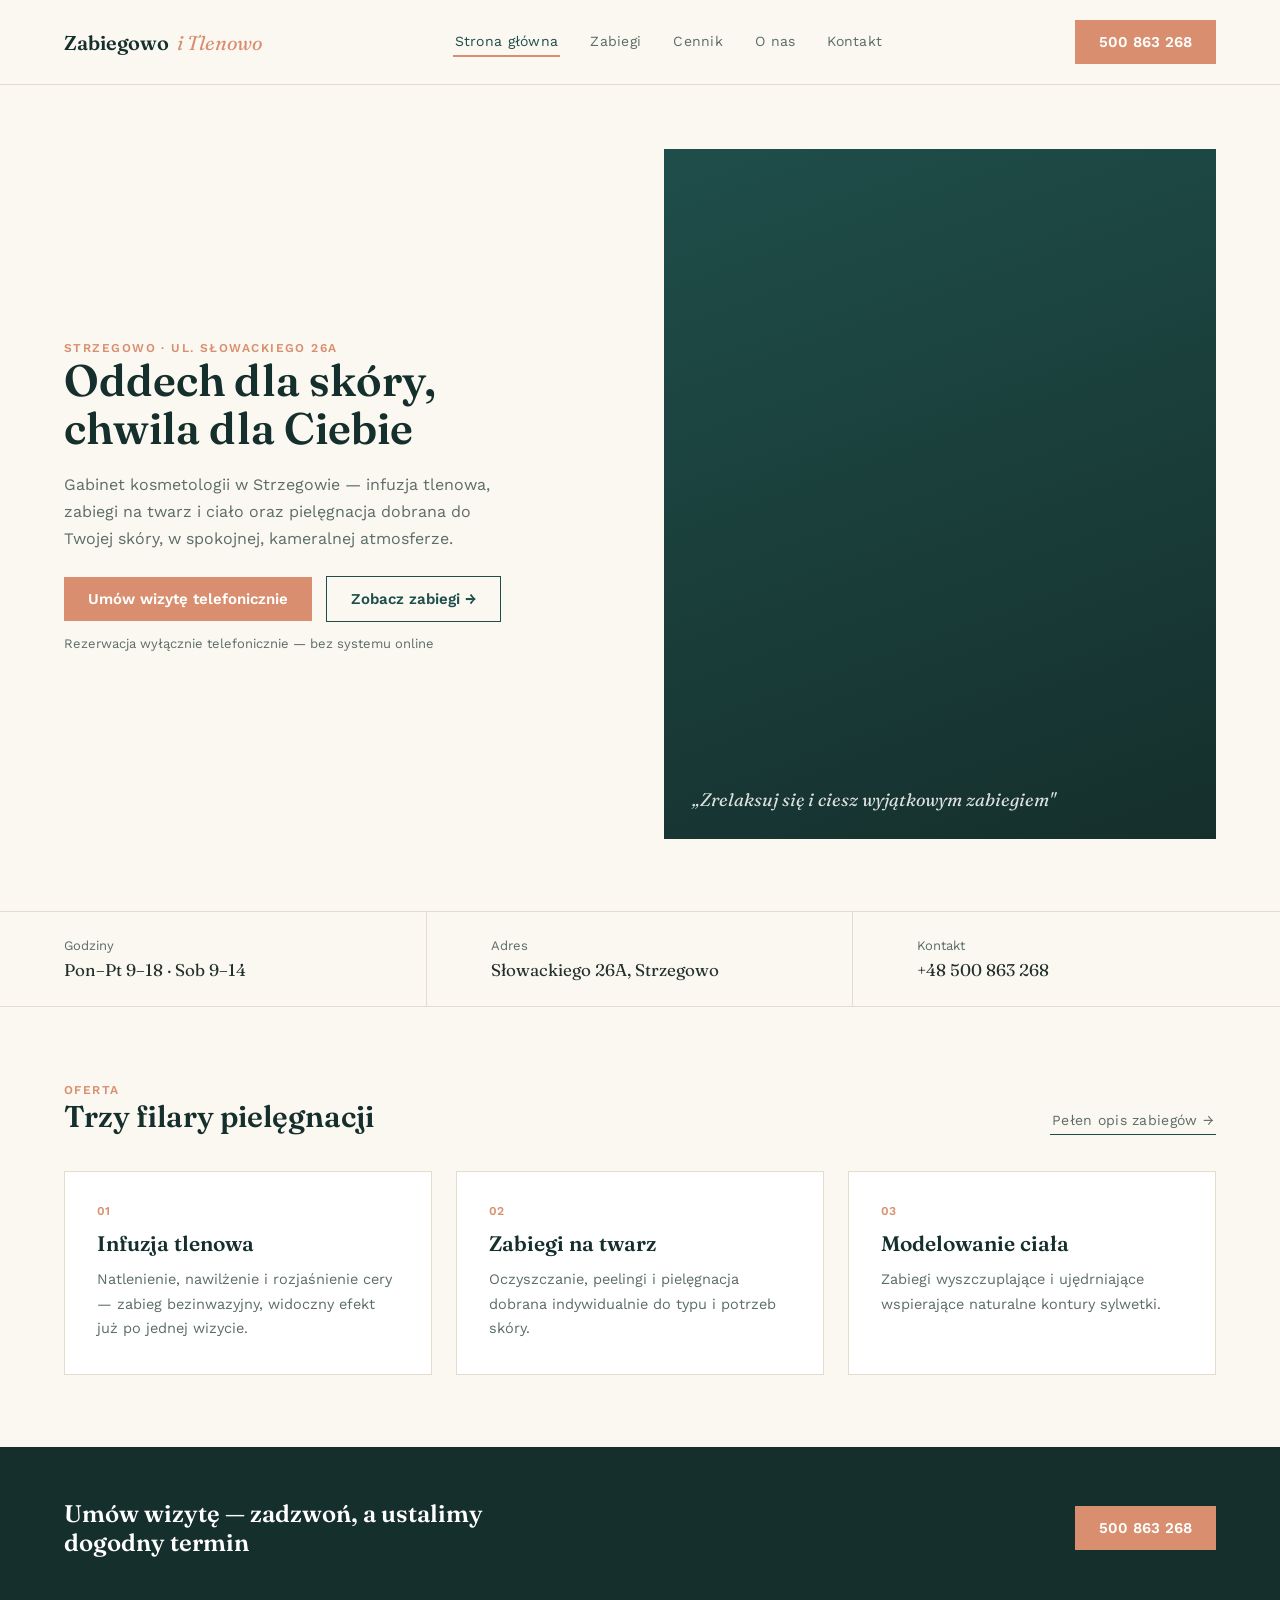
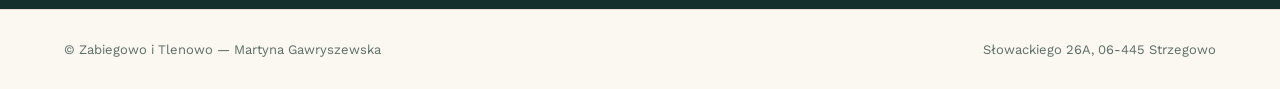
==== index.html @ 4db088a0 "first commit" ====
<!doctype html>
<html lang="pl">
<head>
<meta charset="utf-8">
<meta name="viewport" content="width=device-width, initial-scale=1">
<title>Zabiegowo i Tlenowo — Strzegowo</title>
<meta name="description" content="Gabinet kosmetologii w Strzegowie — infuzja tlenowa, zabiegi na twarz i ciało. Rezerwacja telefoniczna.">
<link rel="preconnect" href="https://fonts.googleapis.com">
<link rel="preconnect" href="https://fonts.gstatic.com" crossorigin>
<link href="https://fonts.googleapis.com/css2?family=Fraunces:ital,wght@0,500;0,600;1,500&family=Work+Sans:wght@400;500;600&display=swap" rel="stylesheet">
<link rel="stylesheet" href="style.css">
</head>
<body>

<header>
  <div class="logo"><b>Zabiegowo</b><i>i Tlenowo</i></div>
  <nav>
    <a class="navlink active" href="index.html">Strona główna</a>
    <a class="navlink" href="zabiegi.html">Zabiegi</a>
    <a class="navlink" href="cennik.html">Cennik</a>
    <a class="navlink" href="o-nas.html">O nas</a>
    <a class="navlink" href="kontakt.html">Kontakt</a>
  </nav>
  <a class="btn" href="tel:+48500863268">500 863 268</a>
</header>

<div class="hero">
  <div>
    <span class="eyebrow">Strzegowo · ul. Słowackiego 26A</span>
    <h1>Oddech dla skóry,<br>chwila dla Ciebie</h1>
    <p>Gabinet kosmetologii w Strzegowie — infuzja tlenowa, zabiegi na twarz i ciało oraz pielęgnacja dobrana do Twojej skóry, w spokojnej, kameralnej atmosferze.</p>
    <div class="actions">
      <a class="btn" href="tel:+48500863268">Umów wizytę telefonicznie</a>
      <a class="btn ghost" href="zabiegi.html">Zobacz zabiegi →</a>
    </div>
    <span class="note">Rezerwacja wyłącznie telefonicznie — bez systemu online</span>
  </div>
  <div>
    <div class="hero-image"><span>„Zrelaksuj się i ciesz wyjątkowym zabiegiem"</span></div>
  </div>
</div>

<div class="strip">
  <div><div class="label">Godziny</div><div class="value">Pon–Pt 9–18 · Sob 9–14</div></div>
  <div><div class="label">Adres</div><div class="value">Słowackiego 26A, Strzegowo</div></div>
  <div><div class="label">Kontakt</div><div class="value">+48 500 863 268</div></div>
</div>

<section>
  <div class="section-head">
    <div>
      <span class="eyebrow">Oferta</span>
      <h2>Trzy filary pielęgnacji</h2>
    </div>
    <a class="navlink" style="border-bottom:1px solid var(--teal);" href="zabiegi.html">Pełen opis zabiegów →</a>
  </div>
  <div class="grid3">
    <div class="card">
      <span class="num">01</span>
      <h3>Infuzja tlenowa</h3>
      <p>Natlenienie, nawilżenie i rozjaśnienie cery — zabieg bezinwazyjny, widoczny efekt już po jednej wizycie.</p>
    </div>
    <div class="card">
      <span class="num">02</span>
      <h3>Zabiegi na twarz</h3>
      <p>Oczyszczanie, peelingi i pielęgnacja dobrana indywidualnie do typu i potrzeb skóry.</p>
    </div>
    <div class="card">
      <span class="num">03</span>
      <h3>Modelowanie ciała</h3>
      <p>Zabiegi wyszczuplające i ujędrniające wspierające naturalne kontury sylwetki.</p>
    </div>
  </div>
</section>

<div class="cta-strip">
  <h2>Umów wizytę — zadzwoń, a ustalimy dogodny termin</h2>
  <a class="btn" href="tel:+48500863268">500 863 268</a>
</div>

<footer>
  <span>© Zabiegowo i Tlenowo — Martyna Gawryszewska</span>
  <span>Słowackiego 26A, 06-445 Strzegowo</span>
</footer>

</body>
</html>
---- style.css ----
:root{
  --bg:#FBF7F1; --surface:#FFFFFF; --ink:#22302B; --ink-soft:#5B6D66;
  --teal:#1F4E4A; --teal-deep:#152F2C; --aqua:#8FC2BA; --terracotta:#D98F6F;
  --line:#E4DCCE;
}
*{box-sizing:border-box;}
body{margin:0;background:var(--bg);color:var(--ink);font-family:'Work Sans',system-ui,sans-serif;}
h1,h2,h3{font-family:'Fraunces',Georgia,serif;font-weight:600;margin:0;}
p{margin:0;}
a{color:inherit;text-decoration:none;}
img{max-width:100%;}

.wrap{max-width:1200px;margin:0 auto;padding-inline:24px;}

header{display:flex;align-items:center;justify-content:space-between;padding:20px 5vw;border-bottom:1px solid var(--line);background:var(--bg);flex-wrap:wrap;gap:16px;position:sticky;top:0;z-index:10;}
.logo{display:flex;align-items:baseline;gap:8px;font-family:'Fraunces',serif;font-size:20px;}
.logo b{font-weight:600;color:var(--teal-deep);}
.logo i{font-style:italic;color:var(--terracotta);}
nav{display:flex;gap:28px;align-items:center;flex-wrap:wrap;}
.navlink{font-size:14px;letter-spacing:.02em;color:var(--ink-soft);padding:6px 2px;border-bottom:2px solid transparent;}
.navlink:hover{color:var(--teal);}
.navlink.active{color:var(--teal);border-bottom:2px solid var(--terracotta);}

.btn{display:inline-flex;align-items:center;gap:10px;background:var(--terracotta);color:#fff;padding:13px 24px;font-size:15px;font-weight:600;}
.btn.ghost{background:transparent;border:1px solid var(--teal);color:var(--teal);}

.eyebrow{font-size:12px;letter-spacing:.12em;text-transform:uppercase;color:var(--terracotta);font-weight:600;}

.hero{display:flex;gap:48px;padding:64px 5vw 72px;align-items:center;flex-wrap:wrap;}
.hero > div{flex:1 1 380px;}
.hero h1{font-size:44px;line-height:1.1;color:var(--teal-deep);}
.hero p{font-size:16px;line-height:1.7;color:var(--ink-soft);max-width:460px;margin-top:18px;}
.hero .actions{display:flex;gap:14px;align-items:center;margin-top:24px;flex-wrap:wrap;}
.hero .note{display:block;font-size:13px;color:var(--ink-soft);margin-top:14px;}
.hero-image{width:100%;aspect-ratio:4/5;background:linear-gradient(160deg,var(--teal),var(--teal-deep));display:flex;align-items:flex-end;padding:28px;position:relative;}
.hero-image span{color:#fff;font-family:'Fraunces',serif;font-style:italic;font-size:18px;opacity:.85;}

.strip{display:flex;border-top:1px solid var(--line);border-bottom:1px solid var(--line);flex-wrap:wrap;}
.strip > div{flex:1 1 200px;padding:26px 5vw;border-right:1px solid var(--line);}
.strip > div:last-child{border-right:none;}
.strip .label{font-size:13px;color:var(--ink-soft);}
.strip .value{font-family:'Fraunces',serif;font-size:17px;margin-top:6px;}

section{padding:72px 5vw;}
.section-head{display:flex;justify-content:space-between;align-items:flex-end;gap:24px;flex-wrap:wrap;margin-bottom:36px;}
.section-head h2{font-size:30px;color:var(--teal-deep);}

.grid3{display:grid;grid-template-columns:repeat(3,minmax(0,1fr));gap:24px;}
.grid2{display:grid;grid-template-columns:repeat(2,minmax(0,1fr));gap:24px;}
@media(max-width:820px){.grid3,.grid2{grid-template-columns:1fr;}}

.card{background:var(--surface);border:1px solid var(--line);padding:32px;display:flex;flex-direction:column;gap:12px;}
.card .num{font-size:12px;color:var(--terracotta);font-weight:600;}
.card h3{font-size:21px;color:var(--teal-deep);}
.card p{font-size:14.5px;line-height:1.7;color:var(--ink-soft);}
.card .meta{display:flex;gap:20px;font-size:13px;color:var(--ink-soft);border-top:1px solid var(--line);padding-top:14px;margin-top:4px;flex-wrap:wrap;}

.cta-strip{background:var(--teal-deep);padding:52px 5vw;display:flex;justify-content:space-between;align-items:center;gap:24px;flex-wrap:wrap;}
.cta-strip h2{color:#fff;font-size:24px;max-width:520px;}

footer{display:flex;justify-content:space-between;padding:32px 5vw;font-size:13px;color:var(--ink-soft);border-top:1px solid var(--line);flex-wrap:wrap;gap:8px;}

.price-row{display:flex;align-items:center;justify-content:space-between;padding:18px 0;border-bottom:1px solid var(--line);font-size:16px;}
.price-row:last-child{border-bottom:none;}
.price{font-family:'Fraunces',serif;font-size:18px;color:var(--teal-deep);font-variant-numeric:tabular-nums;}
.price-group h3{font-size:14px;letter-spacing:.06em;text-transform:uppercase;color:var(--teal);margin-bottom:6px;}
.price-note{margin:0 5vw 72px;background:var(--surface);border:1px solid var(--line);padding:28px 32px;display:flex;justify-content:space-between;align-items:center;gap:20px;flex-wrap:wrap;}
.price-note span{font-size:14.5px;color:var(--ink-soft);max-width:520px;}

.info-row{display:flex;justify-content:space-between;padding:18px 0;border-bottom:1px solid var(--line);flex-wrap:wrap;gap:6px;}
.info-row:last-child{border-bottom:none;}
.info-row .val{font-family:'Fraunces',serif;font-size:18px;color:var(--teal-deep);}
.map-placeholder{width:100%;min-height:300px;background:var(--surface);border:1px solid var(--line);display:flex;align-items:center;justify-content:center;color:var(--ink-soft);font-size:14px;text-align:center;padding:20px;}

.about-stats{display:flex;gap:36px;padding-top:8px;flex-wrap:wrap;}
.about-stats .n{font-family:'Fraunces',serif;font-size:26px;color:var(--teal-deep);}
.about-stats .l{font-size:13px;color:var(--ink-soft);}
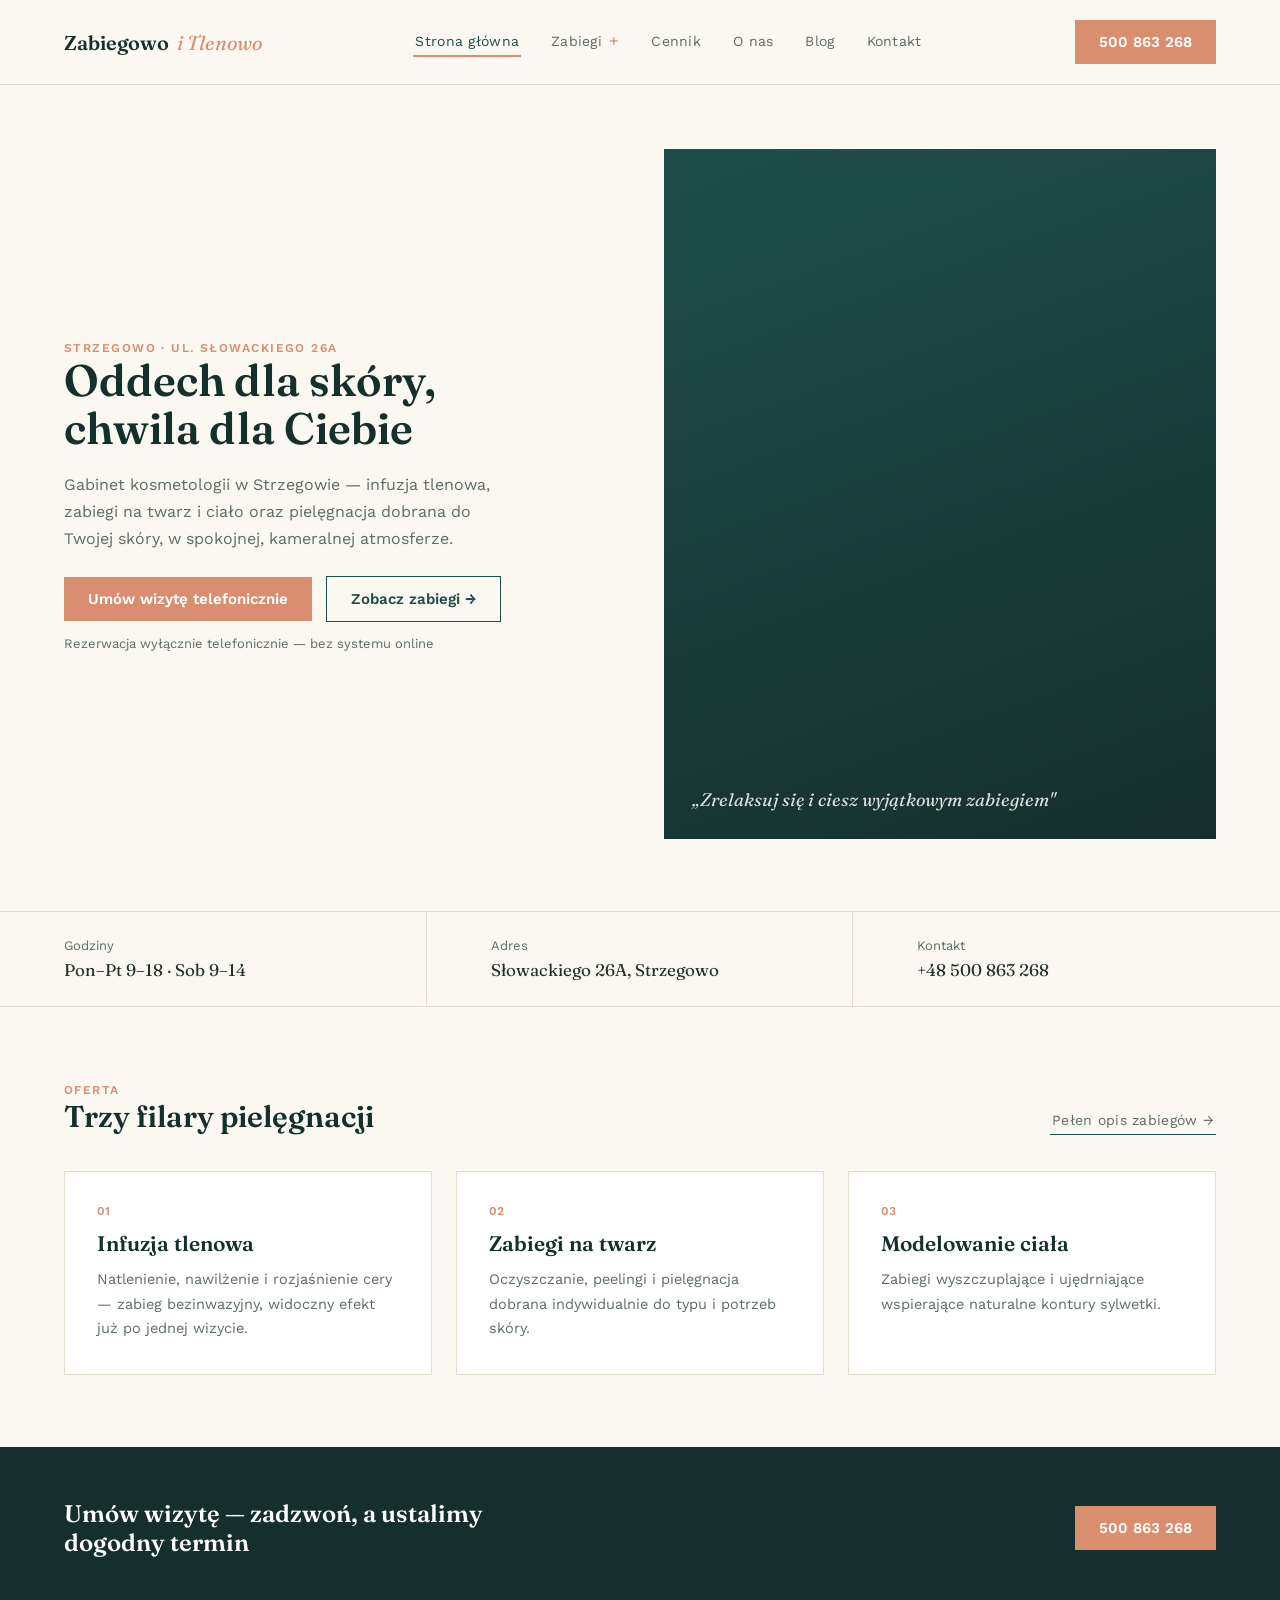
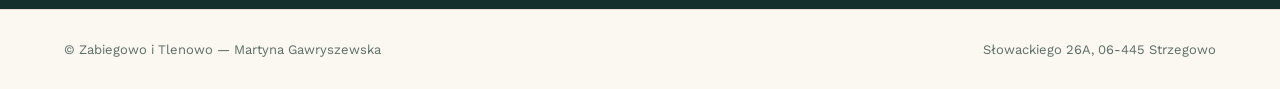
==== commit 1633c85f: "zmiany v1" ====
--- a/index.html
+++ b/index.html
@@ -16,9 +16,18 @@
   <div class="logo"><b>Zabiegowo</b><i>i Tlenowo</i></div>
   <nav>
     <a class="navlink active" href="index.html">Strona główna</a>
-    <a class="navlink" href="zabiegi.html">Zabiegi</a>
+    <div class="nav-dropdown">
+      <a class="navlink" href="zabiegi.html">Zabiegi</a>
+      <div class="dropdown-menu">
+        <a href="infuzja-tlenowa.html">Infuzja tlenowa</a>
+        <a href="oczyszczanie-twarzy.html">Oczyszczanie twarzy</a>
+        <a href="modelowanie-sylwetki.html">Modelowanie sylwetki</a>
+        <a href="pielegnacja-indywidualna.html">Pielęgnacja indywidualna</a>
+      </div>
+    </div>
     <a class="navlink" href="cennik.html">Cennik</a>
     <a class="navlink" href="o-nas.html">O nas</a>
+    <a class="navlink" href="blog.html">Blog</a>
     <a class="navlink" href="kontakt.html">Kontakt</a>
   </nav>
   <a class="btn" href="tel:+48500863268">500 863 268</a>
--- a/style.css
+++ b/style.css
@@ -20,6 +20,13 @@
 .navlink{font-size:14px;letter-spacing:.02em;color:var(--ink-soft);padding:6px 2px;border-bottom:2px solid transparent;}
 .navlink:hover{color:var(--teal);}
 .navlink.active{color:var(--teal);border-bottom:2px solid var(--terracotta);}
+.nav-dropdown{position:relative;}
+.nav-dropdown > .navlink{display:inline-flex;align-items:center;gap:7px;}
+.nav-dropdown > .navlink::after{content:'+';font-size:16px;line-height:1;color:var(--terracotta);}
+.dropdown-menu{position:absolute;top:calc(100% + 12px);left:-16px;min-width:240px;padding:10px;background:var(--surface);border:1px solid var(--line);box-shadow:0 14px 30px rgba(21,47,44,.12);display:none;z-index:20;}
+.nav-dropdown:hover .dropdown-menu,.nav-dropdown:focus-within .dropdown-menu{display:flex;flex-direction:column;}
+.dropdown-menu a{padding:10px 12px;font-size:13px;color:var(--ink-soft);}
+.dropdown-menu a:hover{background:var(--bg);color:var(--teal);}
 
 .btn{display:inline-flex;align-items:center;gap:10px;background:var(--terracotta);color:#fff;padding:13px 24px;font-size:15px;font-weight:600;}
 .btn.ghost{background:transparent;border:1px solid var(--teal);color:var(--teal);}
@@ -54,6 +61,23 @@
 .card h3{font-size:21px;color:var(--teal-deep);}
 .card p{font-size:14.5px;line-height:1.7;color:var(--ink-soft);}
 .card .meta{display:flex;gap:20px;font-size:13px;color:var(--ink-soft);border-top:1px solid var(--line);padding-top:14px;margin-top:4px;flex-wrap:wrap;}
+.card-link{display:inline-flex;align-items:center;gap:8px;color:var(--teal);font-size:14px;font-weight:600;margin-top:auto;padding-top:8px;}
+.card-link:hover{color:var(--terracotta);}
+.detail-hero{padding:72px 5vw 48px;display:grid;grid-template-columns:minmax(0,1.1fr) minmax(280px,.9fr);gap:56px;align-items:end;}
+.detail-hero h1{font-size:48px;line-height:1.08;color:var(--teal-deep);margin-top:12px;}
+.detail-hero p{font-size:17px;line-height:1.75;color:var(--ink-soft);max-width:650px;margin-top:20px;}
+.detail-aside{background:var(--teal-deep);color:#fff;padding:28px;}
+.detail-aside strong{font-family:'Fraunces',serif;font-size:24px;font-weight:600;display:block;margin-bottom:14px;}
+.detail-aside p{color:rgba(255,255,255,.8);font-size:14px;line-height:1.7;margin:0;}
+.detail-content{display:grid;grid-template-columns:minmax(0,1.3fr) minmax(240px,.7fr);gap:56px;}
+.detail-content h2{font-size:28px;color:var(--teal-deep);margin-bottom:16px;}
+.detail-content p,.detail-content li{font-size:15px;line-height:1.8;color:var(--ink-soft);}
+.detail-content ul{padding-left:20px;margin-top:10px;}
+.blog-card{min-height:260px;}
+.blog-card .post-date{font-size:12px;color:var(--terracotta);font-weight:600;letter-spacing:.08em;text-transform:uppercase;}
+.blog-card h3{font-size:24px;}
+.blog-card p{margin-bottom:8px;}
+@media(max-width:820px){.detail-hero,.detail-content{grid-template-columns:1fr;gap:32px;}.detail-hero h1{font-size:38px;}.dropdown-menu{position:static;box-shadow:none;margin-top:4px;}.nav-dropdown:focus-within .dropdown-menu{display:flex;}}
 
 .cta-strip{background:var(--teal-deep);padding:52px 5vw;display:flex;justify-content:space-between;align-items:center;gap:24px;flex-wrap:wrap;}
 .cta-strip h2{color:#fff;font-size:24px;max-width:520px;}
